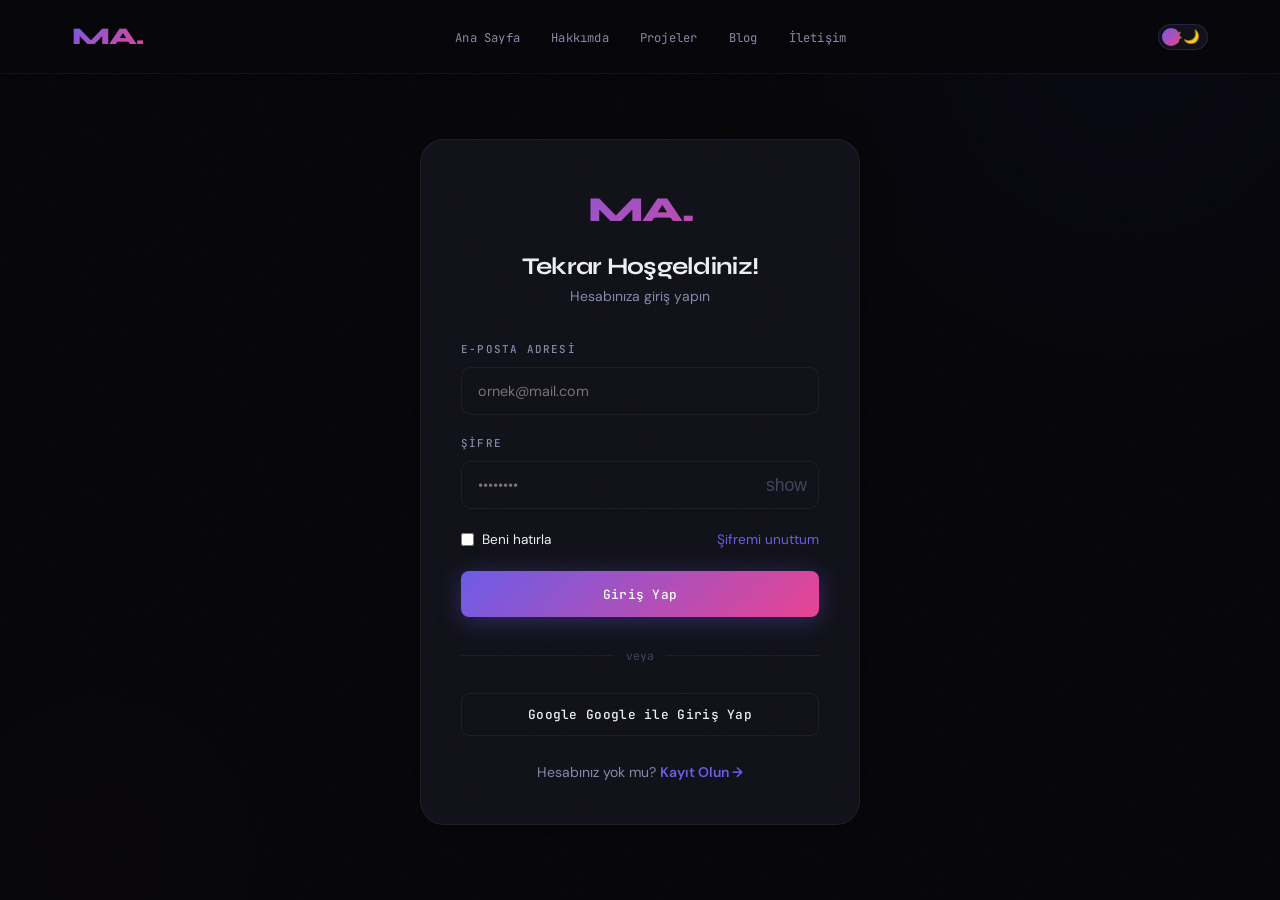
==== admin/admin.php.html @ 3d5df941 "Admin panel eklendi admin/index.html ile Admin Paneli eklendi" ====
<!DOCTYPE html>
<html lang="tr">
<head>
  <meta charset="UTF-8">
  <meta name="viewport" content="width=device-width, initial-scale=1.0">
  <title>Admin Panel – Murat Akıllıca</title>
  <link rel="stylesheet" href="../assets/css/style.css">
  <link rel="stylesheet" href="../assets/css/responsive.css">
</head>
<body>


  <header class="navbar" id="navbar">
    <div class="navbar__inner">
      <a href="../index.html" class="navbar__logo">MA. Admin</a>
      <nav class="navbar__nav">
        <ul>
          <li><a href="../index.html">← Siteye Dön</a></li>
        </ul>
      </nav>
      <div class="navbar__actions">
        <button class="theme-toggle" title="Tema değiştir">
          <span class="icon-sun">☀️</span><span class="icon-moon">🌙</span>
        </button>
        <button onclick="Auth.logout()" class="btn btn-outline" style="padding:0.5rem 1rem;font-size:0.82rem;">Çıkış</button>
      </div>
    </div>
  </header>

  <div class="admin-layout">
    <!-- SIDEBAR -->
    <aside class="admin-sidebar">
      <h4>İçerik</h4>
      <a href="#" class="admin-nav-link active" onclick="showPanel('blog')">Blog Yazıları</a>
      <a href="#" class="admin-nav-link" onclick="showPanel('projects')">Projeler</a>
      <a href="#" class="admin-nav-link" onclick="showPanel('messages')">Mesajlar</a>

      <h4>Kullanıcılar</h4>
      <a href="#" class="admin-nav-link" onclick="showPanel('users')">Kullanıcılar</a>

      <h4>Sistem</h4>
      <a href="../index.html" class="admin-nav-link">Siteyi Gör</a>
    </aside>

    <!-- İÇERİK -->
    <main class="admin-content">

      <!-- BLOG PANELİ -->
      <div id="panel-blog">
        <div style="display:flex;justify-content:space-between;align-items:center;margin-bottom:2rem;">
          <div>
            <h1 style="font-size:1.6rem;margin-bottom:0.25rem;">Blog Yazıları</h1>
            <p style="color:var(--text-secondary);font-size:0.875rem;">Tüm blog yazılarını yönetin.</p>
          </div>
          <button class="btn btn-primary" onclick="openModal('modal-new-post')">+ Yeni Yazı</button>
        </div>

        <div class="card">
          <table class="admin-table">
            <thead>
              <tr>
                <th>#</th>
                <th>Başlık</th>
                <th>Kategori</th>
                <th>Tarih</th>
                <th>Durum</th>
                <th>İşlemler</th>
              </tr>
            </thead>
            <tbody id="blogTableBody">
              <tr>
                <td>1</td>
                <td>Swift ile İlk iOS Uygulamamı Yaparken Öğrendiklerim</td>
                <td><span class="blog-card__category">Swift</span></td>
                <td><span style="font-family:'Space Mono',monospace;font-size:0.8rem;">Ocak 2026</span></td>
                <td><span class="badge badge-success">Yayında</span></td>
                <td>
                  <button class="btn btn-ghost" style="padding:0.3rem 0.7rem;font-size:0.8rem;">Düzenle</button>
                  <button class="btn btn-ghost" style="padding:0.3rem 0.7rem;font-size:0.8rem;color:var(--accent-2);">Sil</button>
                </td>
              </tr>
              <tr>
                <td>2</td>
                <td>Firebase vs SQLite: Mobil Uygulamalarda Doğru Seçim</td>
                <td><span class="blog-card__category">Veritabanı</span></td>
                <td><span style="font-family:'Space Mono',monospace;font-size:0.8rem;">Aralık 2025</span></td>
                <td><span class="badge badge-success">Yayında</span></td>
                <td>
                  <button class="btn btn-ghost" style="padding:0.3rem 0.7rem;font-size:0.8rem;">Düzenle</button>
                  <button class="btn btn-ghost" style="padding:0.3rem 0.7rem;font-size:0.8rem;color:var(--accent-2);">Sil</button>
                </td>
              </tr>
              <tr>
                <td>3</td>
                <td>Kotlin ile Android Geliştirmeye Başlamak</td>
                <td><span class="blog-card__category">Kotlin</span></td>
                <td><span style="font-family:'Space Mono',monospace;font-size:0.8rem;">Kasım 2025</span></td>
                <td><span class="badge badge-warning">Taslak</span></td>
                <td>
                  <button class="btn btn-ghost" style="padding:0.3rem 0.7rem;font-size:0.8rem;">Düzenle</button>
                  <button class="btn btn-ghost" style="padding:0.3rem 0.7rem;font-size:0.8rem;color:var(--accent-2);">Sil</button>
                </td>
              </tr>
            </tbody>
          </table>
        </div>
      </div>

      <!-- PROJELER PANELİ -->
      <div id="panel-projects" style="display:none;">
        <div style="display:flex;justify-content:space-between;align-items:center;margin-bottom:2rem;">
          <h1 style="font-size:1.6rem;">Projeler</h1>
          <button class="btn btn-primary">+ Yeni Proje</button>
        </div>
        <div class="card">
          <table class="admin-table">
            <thead>
              <tr><th>#</th><th>Proje Adı</th><th>Teknolojiler</th><th>Durum</th><th>İşlemler</th></tr>
            </thead>
            <tbody>
              <tr>
                <td>1</td>
                <td>Görev Yöneticisi</td>
                <td><span class="tag" style="font-size:0.7rem;">Swift, SQLite</span></td>
                <td><span class="badge badge-success">Tamamlandı</span></td>
                <td><button class="btn btn-ghost" style="padding:0.3rem 0.7rem;font-size:0.8rem;">Düzenle</button></td>
              </tr>
              <tr>
                <td>2</td>
                <td>Chat Uygulaması</td>
                <td><span class="tag" style="font-size:0.7rem;">Kotlin, Firebase</span></td>
                <td><span class="badge badge-warning">Devam Ediyor</span></td>
                <td><button class="btn btn-ghost" style="padding:0.3rem 0.7rem;font-size:0.8rem;">Düzenle</button></td>
              </tr>
            </tbody>
          </table>
        </div>
      </div>

      <!-- MESAJLAR PANELİ -->
      <div id="panel-messages" style="display:none;">
        <h1 style="font-size:1.6rem;margin-bottom:2rem;">Gelen Mesajlar</h1>
        <div class="card">
          <table class="admin-table">
            <thead>
              <tr><th>#</th><th>Gönderen</th><th>E-posta</th><th>Konu</th><th>Tarih</th><th>Durum</th></tr>
            </thead>
            <tbody>
              <tr>
                <td>1</td>
                <td>Ahmet Yılmaz</td>
                <td><a href="/cdn-cgi/l/email-protection" class="__cf_email__" data-cfemail="99f8f1f4fcedd9f4f8f0f5b7faf6f4">[email&#160;protected]</a></td>
                <td>İşbirliği Teklifi</td>
                <td style="font-family:'Space Mono',monospace;font-size:0.8rem;">08.03.2026</td>
                <td><span class="badge badge-info">Yeni</span></td>
              </tr>
            </tbody>
          </table>
          <p style="text-align:center;color:var(--text-muted);padding:2rem;font-size:0.875rem;">
            Gerçek mesajlar MySQL veritabanından yüklenecektir.
          </p>
        </div>
      </div>

      <!-- KULLANICILAR PANELİ -->
      <div id="panel-users" style="display:none;">
        <h1 style="font-size:1.6rem;margin-bottom:2rem;">Kullanıcılar</h1>
        <div class="card">
          <table class="admin-table">
            <thead>
              <tr><th>#</th><th>Ad Soyad</th><th>E-posta</th><th>Rol</th><th>Kayıt Tarihi</th></tr>
            </thead>
            <tbody>
              <tr>
                <td>1</td>
                <td>Murat Akıllıca</td>
                <td><a href="/cdn-cgi/l/email-protection" class="__cf_email__" data-cfemail="2c41595e4d584d47454040454f4d6c4b414d4540024f4341">[email&#160;protected]</a></td>
                <td><span class="badge badge-accent">Admin</span></td>
                <td style="font-family:'Space Mono',monospace;font-size:0.8rem;">01.01.2026</td>
              </tr>
            </tbody>
          </table>
          <p style="text-align:center;color:var(--text-muted);padding:2rem;font-size:0.875rem;">
            Gerçek kullanıcılar MySQL veritabanından yüklenecektir.
          </p>
        </div>
      </div>

    </main>
  </div>

  <!-- YENİ YAZI MODAL -->
  <div class="modal-overlay" id="modal-new-post">
    <div class="modal" style="max-width:600px;">
      <div class="modal-header">
        <h3>Yeni Blog Yazısı</h3>
        <button class="modal-close">×</button>
      </div>
      <div class="form-group">
        <label class="form-label">Başlık</label>
        <input type="text" class="form-input" placeholder="Yazı başlığı...">
      </div>
      <div class="form-group">
        <label class="form-label">Kategori</label>
        <select class="form-select">
          <option>Swift</option>
          <option>Kotlin</option>
          <option>Firebase</option>
          <option>Veritabanı</option>
          <option>Genel</option>
        </select>
      </div>
      <div class="form-group">
        <label class="form-label">Özet</label>
        <textarea class="form-textarea" placeholder="Kısa özet..." rows="3"></textarea>
      </div>
      <div class="form-group">
        <label class="form-label">İçerik</label>
        <textarea class="form-textarea" placeholder="Blog yazısı içeriği..." rows="8"></textarea>
      </div>
      <div style="display:flex;gap:0.75rem;">
        <button class="btn btn-primary" onclick="showNotification('Yazı kaydedildi! (Demo – PHP backend bağlayınız)','success');closeModal('modal-new-post')">
          Kaydet & Yayınla 
        </button>
        <button onclick="closeModal('modal-new-post')" class="btn btn-ghost">İptal</button>
      </div>
    </div>
  </div>

  <div class="notification"></div>
  <script data-cfasync="false" src="/cdn-cgi/scripts/5c5dd728/cloudflare-static/email-decode.min.js"></script><script src="../assets/js/main.js"></script>
  <script>
    // Admin kontrolü
    const user = Auth.getUser();
    if (!user) {
      showNotification('Admin paneline erişmek için giriş yapmanız gerekiyor.', 'error');
      setTimeout(() => window.location.href = '../pages/login.html', 1500);
    }

    function showPanel(name) {
      ['blog', 'projects', 'messages', 'users'].forEach(p => {
        document.getElementById('panel-' + p).style.display = p === name ? '' : 'none';
      });
      document.querySelectorAll('.admin-nav-link').forEach(l => l.classList.remove('active'));
      event.target.classList.add('active');
    }
  </script>
</body>
</html>
---- assets/css/style.css ----
/* ===== GOOGLE FONTS ===== */
@import url('https://fonts.googleapis.com/css2?family=Syne:wght@400;600;700;800&family=DM+Sans:ital,opsz,wght@0,9..40,300;0,9..40,400;0,9..40,500;1,9..40,300&family=JetBrains+Mono:wght@300;400;500&display=swap');

/* ===== CSS VARIABLES ===== */
:root {
  --bg-primary: #06060a;
  --bg-secondary: #0d0d14;
  --bg-card: #111119;
  --bg-card-hover: #171724;
  --text-primary: #eeeef5;
  --text-secondary: #8888a8;
  --text-muted: #44445a;
  --accent: #6c5ce7;
  --accent-rgb: 108, 92, 231;
  --accent-2: #e84393;
  --accent-3: #00cec9;
  --border: rgba(108, 92, 231, 0.22);
  --border-subtle: rgba(255, 255, 255, 0.055);
  --shadow: 0 12px 48px rgba(108, 92, 231, 0.18);
  --shadow-card: 0 4px 32px rgba(0, 0, 0, 0.5);
  --gradient: linear-gradient(135deg, #6c5ce7 0%, #e84393 100%);
  --gradient-2: linear-gradient(135deg, #6c5ce7 0%, #00cec9 100%);
  --gradient-soft: linear-gradient(135deg, rgba(108, 92, 231, 0.1), rgba(232, 67, 147, 0.05));
  --nav-bg: rgba(6, 6, 10, 0.88);
  --font-display: 'Syne', sans-serif;
  --font-body: 'DM Sans', sans-serif;
  --font-mono: 'JetBrains Mono', monospace;
  --ease-expo: cubic-bezier(0.16, 1, 0.3, 1);
  --ease-spring: cubic-bezier(0.34, 1.56, 0.64, 1);
}

[data-theme="light"] {
  --bg-primary: #f8f8fc;
  --bg-secondary: #f0f0f8;
  --bg-card: #ffffff;
  --bg-card-hover: #f4f4fc;
  --text-primary: #08081a;
  --text-secondary: #404060;
  --text-muted: #9090b0;
  --accent: #4e3dd0;
  --accent-rgb: 78, 61, 208;
  --accent-2: #c4006e;
  --accent-3: #007070;
  --border: rgba(78, 61, 208, 0.18);
  --border-subtle: rgba(0, 0, 0, 0.065);
  --shadow: 0 12px 48px rgba(78, 61, 208, 0.12);
  --shadow-card: 0 4px 32px rgba(0, 0, 0, 0.07);
  --gradient-soft: linear-gradient(135deg, rgba(78, 61, 208, 0.07), rgba(196, 0, 110, 0.04));
  --nav-bg: rgba(248, 248, 252, 0.9);
}

/* ===== RESET ===== */
*,
*::before,
*::after {
  box-sizing: border-box;
  margin: 0;
  padding: 0;
}

html {
  scroll-behavior: smooth;
  font-size: 16px;
}

body {
  font-family: var(--font-body);
  background: var(--bg-primary);
  color: var(--text-primary);
  line-height: 1.72;
  overflow-x: hidden;
  transition: background 0.35s ease, color 0.35s ease;
  animation: pageReveal 0.5s ease forwards;
}

@keyframes pageReveal {
  from {
    opacity: 0;
    transform: translateY(6px);
  }

  to {
    opacity: 1;
    transform: translateY(0);
  }
}

/* Noise overlay */
body::after {
  content: '';
  position: fixed;
  inset: 0;
  pointer-events: none;
  z-index: 9998;
  opacity: 0.02;
  background-image: url("data:image/svg+xml,%3Csvg viewBox='0 0 200 200' xmlns='http://www.w3.org/2000/svg'%3E%3Cfilter id='n'%3E%3CfeTurbulence type='fractalNoise' baseFrequency='0.85' numOctaves='4' stitchTiles='stitch'/%3E%3C/filter%3E%3Crect width='100%25' height='100%25' filter='url(%23n)'/%3E%3C/svg%3E");
  background-size: 180px;
}

/* ===== CURSOR ===== */
a,
button,
.btn,
[role="button"] {
  cursor: pointer;
}

.cursor-dot,
.cursor-ring {
  display: none;
}

/* ===== SCROLLBAR ===== */
::-webkit-scrollbar {
  width: 4px;
}

::-webkit-scrollbar-track {
  background: transparent;
}

::-webkit-scrollbar-thumb {
  background: linear-gradient(to bottom, var(--accent), var(--accent-2));
  border-radius: 2px;
}

/* ===== TYPOGRAPHY ===== */
h1,
h2,
h3,
h4 {
  font-family: var(--font-display);
  line-height: 1.15;
  font-weight: 800;
  letter-spacing: -0.03em;
}

a {
  text-decoration: none;
  color: inherit;
}

img {
  max-width: 100%;
  display: block;
}

ul {
  list-style: none;
}

/* ===== LAYOUT ===== */
.container {
  max-width: 1200px;
  margin: 0 auto;
  padding: 0 2rem;
}

.section {
  padding: 5.5rem 0;
}

/* ===== NAVBAR ===== */
.navbar {
  position: fixed;
  top: 0;
  left: 0;
  right: 0;
  z-index: 1000;
  background: var(--nav-bg);
  backdrop-filter: blur(24px) saturate(1.4);
  -webkit-backdrop-filter: blur(24px) saturate(1.4);
  border-bottom: 1px solid var(--border-subtle);
  transition: all 0.4s var(--ease-expo);
}

.navbar.scrolled {
  box-shadow: 0 8px 48px rgba(0, 0, 0, 0.3);
  border-bottom-color: var(--border);
}

.navbar__inner {
  display: flex;
  align-items: center;
  justify-content: space-between;
  padding: 1rem 2rem;
  max-width: 1200px;
  margin: 0 auto;
}

.navbar__logo {
  font-family: var(--font-display);
  font-weight: 800;
  font-size: 1.5rem;
  letter-spacing: -0.05em;
  background: var(--gradient);
  -webkit-background-clip: text;
  -webkit-text-fill-color: transparent;
  background-clip: text;
}

.navbar__nav ul {
  display: flex;
  gap: 0.15rem;
  align-items: center;
}

.navbar__nav a {
  font-family: var(--font-mono);
  font-size: 0.76rem;
  color: var(--text-secondary);
  transition: color 0.2s;
  padding: 0.45rem 0.9rem;
  border-radius: 6px;
  position: relative;
  letter-spacing: 0.2px;
}

.navbar__nav a::before {
  content: '';
  position: absolute;
  inset: 0;
  background: var(--gradient-soft);
  border-radius: 6px;
  opacity: 0;
  transition: opacity 0.25s;
}

.navbar__nav a:hover,
.navbar__nav a.active {
  color: var(--text-primary);
}

.navbar__nav a:hover::before,
.navbar__nav a.active::before {
  opacity: 1;
}

.navbar__actions {
  display: flex;
  align-items: center;
  gap: 0.75rem;
}

/* Theme toggle */
.theme-toggle {
  width: 50px;
  height: 26px;
  background: var(--bg-card);
  border: 1px solid var(--border);
  border-radius: 50px;
  cursor: pointer;
  position: relative;
  transition: border-color 0.3s;
}

.theme-toggle::after {
  content: '';
  position: absolute;
  top: 3px;
  left: 3px;
  width: 18px;
  height: 18px;
  background: var(--gradient);
  border-radius: 50%;
  transition: transform 0.4s var(--ease-spring);
}

[data-theme="light"] .theme-toggle::after {
  transform: translateX(24px);
}

.theme-toggle:hover {
  border-color: var(--accent);
}

/* Hamburger */
.navbar__hamburger {
  display: none;
  flex-direction: column;
  gap: 5px;
  cursor: pointer;
  padding: 4px;
}

.navbar__hamburger span {
  display: block;
  width: 22px;
  height: 2px;
  background: var(--text-primary);
  border-radius: 2px;
  transition: all 0.35s var(--ease-spring);
}

/* ===== BUTTONS ===== */
.btn {
  display: inline-flex;
  align-items: center;
  gap: 0.5rem;
  padding: 0.75rem 1.75rem;
  border-radius: 8px;
  font-family: var(--font-mono);
  font-weight: 500;
  font-size: 0.8rem;
  cursor: pointer;
  transition: all 0.3s var(--ease-spring);
  border: none;
  text-decoration: none;
  position: relative;
  overflow: hidden;
  letter-spacing: 0.3px;
}

.btn-primary {
  background: var(--gradient);
  color: #fff;
  box-shadow: 0 4px 24px rgba(var(--accent-rgb), 0.35);
}

.btn-primary:hover {
  transform: translateY(-2px);
  box-shadow: 0 8px 36px rgba(var(--accent-rgb), 0.5);
}

.btn-primary:active {
  transform: translateY(0);
}

.btn-outline {
  background: transparent;
  color: var(--accent);
  border: 1.5px solid var(--border);
}

.btn-outline:hover {
  background: var(--gradient-soft);
  border-color: var(--accent);
  transform: translateY(-2px);
}

.btn-ghost {
  background: var(--bg-card);
  color: var(--text-primary);
  border: 1px solid var(--border-subtle);
}

.btn-ghost:hover {
  background: var(--bg-card-hover);
  border-color: var(--border);
  transform: translateY(-1px);
}

/* ===== HERO ===== */
.hero {
  min-height: 100vh;
  display: flex;
  align-items: center;
  position: relative;
  overflow: hidden;
  padding-top: 80px;
}

.hero__bg {
  position: absolute;
  inset: 0;
  z-index: 0;
}

/* Animated grid */
.hero__grid {
  position: absolute;
  inset: 0;
  background-image:
    linear-gradient(var(--border-subtle) 1px, transparent 1px),
    linear-gradient(90deg, var(--border-subtle) 1px, transparent 1px);
  background-size: 64px 64px;
  animation: gridScroll 24s linear infinite;
  opacity: 0.6;
  -webkit-mask-image: radial-gradient(ellipse 80% 60% at 50% 0%, black, transparent);
  mask-image: radial-gradient(ellipse 80% 60% at 50% 0%, black, transparent);
}

@keyframes gridScroll {
  0% {
    transform: translateY(0);
  }

  100% {
    transform: translateY(64px);
  }
}

/* Orbs */
.hero__orb {
  position: absolute;
  border-radius: 50%;
  filter: blur(100px);
  will-change: transform;
}

.hero__orb--1 {
  width: 700px;
  height: 700px;
  background: radial-gradient(circle, rgba(108, 92, 231, 0.38), transparent 70%);
  top: -300px;
  right: -200px;
  animation: orbFloat1 14s ease-in-out infinite;
}

.hero__orb--2 {
  width: 500px;
  height: 500px;
  background: radial-gradient(circle, rgba(232, 67, 147, 0.28), transparent 70%);
  bottom: -200px;
  left: -150px;
  animation: orbFloat2 17s ease-in-out infinite;
}

.hero__orb--3 {
  width: 320px;
  height: 320px;
  background: radial-gradient(circle, rgba(0, 206, 201, 0.18), transparent 70%);
  top: 50%;
  left: 30%;
  animation: orbFloat3 20s ease-in-out infinite;
}

@keyframes orbFloat1 {

  0%,
  100% {
    transform: translate(0, 0) scale(1);
  }

  33% {
    transform: translate(-40px, 25px) scale(1.05);
  }

  66% {
    transform: translate(20px, -40px) scale(0.96);
  }
}

@keyframes orbFloat2 {

  0%,
  100% {
    transform: translate(0, 0) scale(1);
  }

  40% {
    transform: translate(45px, -25px) scale(1.07);
  }

  70% {
    transform: translate(-20px, 15px) scale(0.95);
  }
}

@keyframes orbFloat3 {

  0%,
  100% {
    transform: translate(0, 0);
  }

  50% {
    transform: translate(-50px, -35px);
  }
}

/* Spotlight */
.hero__spotlight {
  position: absolute;
  inset: 0;
  background: radial-gradient(500px circle at var(--mx, 50%) var(--my, 40%),
      rgba(108, 92, 231, 0.07), transparent 40%);
  pointer-events: none;
  z-index: 1;
}

.hero__content {
  position: relative;
  z-index: 2;
  max-width: 1200px;
  margin: 0 auto;
  padding: 0 2rem;
  display: grid;
  grid-template-columns: 1fr 1fr;
  gap: 5rem;
  align-items: center;
}

.hero__label {
  font-family: var(--font-mono);
  font-size: 0.72rem;
  color: var(--accent);
  letter-spacing: 3px;
  text-transform: uppercase;
  margin-bottom: 1.25rem;
  opacity: 0;
  animation: heroSlideUp 0.7s var(--ease-expo) forwards 0.15s;
  display: inline-flex;
  align-items: center;
  gap: 0.65rem;
}

.hero__label::before {
  content: '';
  display: inline-block;
  width: 24px;
  height: 1px;
  background: var(--gradient);
  flex-shrink: 0;
}

.hero__title {
  font-size: clamp(2.8rem, 5.5vw, 4.8rem);
  font-weight: 800;
  line-height: 1.05;
  letter-spacing: -0.04em;
  margin-bottom: 1.5rem;
  opacity: 0;
  animation: heroSlideUp 0.7s var(--ease-expo) forwards 0.3s;
}

.hero__title .gradient-text {
  background: var(--gradient);
  -webkit-background-clip: text;
  -webkit-text-fill-color: transparent;
  background-clip: text;
}

.hero__desc {
  color: var(--text-secondary);
  font-size: 1.05rem;
  line-height: 1.82;
  margin-bottom: 2rem;
  max-width: 460px;
  opacity: 0;
  animation: heroSlideUp 0.7s var(--ease-expo) forwards 0.45s;
}

.hero__actions {
  display: flex;
  gap: 0.875rem;
  flex-wrap: wrap;
  opacity: 0;
  animation: heroSlideUp 0.7s var(--ease-expo) forwards 0.6s;
}

.hero__stack {
  display: flex;
  flex-wrap: wrap;
  gap: 0.5rem;
  margin-top: 2.5rem;
  opacity: 0;
  animation: heroSlideUp 0.7s var(--ease-expo) forwards 0.75s;
}

.stack-tag {
  font-family: var(--font-mono);
  font-size: 0.7rem;
  padding: 0.3rem 0.8rem;
  background: var(--bg-card);
  border: 1px solid var(--border-subtle);
  border-radius: 4px;
  color: var(--text-secondary);
  transition: all 0.25s ease;
  letter-spacing: 0.4px;
}

.stack-tag:hover {
  color: var(--accent);
  border-color: var(--border);
  transform: translateY(-2px);
}

@keyframes heroSlideUp {
  from {
    opacity: 0;
    transform: translateY(22px);
  }

  to {
    opacity: 1;
    transform: translateY(0);
  }
}

/* Stats row */
.stats-row {
  display: flex;
  gap: 2.5rem;
  padding: 2rem 0;
  border-top: 1px solid var(--border-subtle);
  margin-top: 2rem;
  opacity: 0;
  animation: heroSlideUp 0.7s var(--ease-expo) forwards 0.9s;
}

.stat-item .num {
  font-family: var(--font-display);
  font-size: 2rem;
  font-weight: 800;
  letter-spacing: -0.04em;
  background: var(--gradient);
  -webkit-background-clip: text;
  -webkit-text-fill-color: transparent;
  background-clip: text;
  line-height: 1;
}

.stat-item .lbl {
  font-size: 0.68rem;
  color: var(--text-muted);
  font-family: var(--font-mono);
  letter-spacing: 1px;
  margin-top: 0.25rem;
}

/* Code window */
.hero__visual {
  opacity: 0;
  animation: heroSlideRight 0.9s var(--ease-expo) forwards 0.3s;
  display: flex;
  align-items: center;
  justify-content: center;
  position: relative;
}

@keyframes heroSlideRight {
  from {
    opacity: 0;
    transform: translateX(32px);
  }

  to {
    opacity: 1;
    transform: translateX(0);
  }
}

.code-window {
  width: 100%;
  max-width: 460px;
  background: var(--bg-card);
  border: 1px solid var(--border-subtle);
  border-radius: 14px;
  overflow: hidden;
  box-shadow: var(--shadow-card), 0 0 80px rgba(108, 92, 231, 0.06);
  position: relative;
}

.code-window::before {
  content: '';
  position: absolute;
  top: 0;
  left: 0;
  right: 0;
  height: 2px;
  background: var(--gradient);
}

.code-window__bar {
  display: flex;
  align-items: center;
  gap: 0.5rem;
  padding: 0.875rem 1.25rem;
  background: var(--bg-secondary);
  border-bottom: 1px solid var(--border-subtle);
}

.code-dots {
  display: flex;
  gap: 6px;
}

.code-dot {
  width: 10px;
  height: 10px;
  border-radius: 50%;
}

.code-dot:nth-child(1) {
  background: #ff5f57;
}

.code-dot:nth-child(2) {
  background: #febc2e;
}

.code-dot:nth-child(3) {
  background: #28c840;
}

.code-window__filename {
  font-family: var(--font-mono);
  font-size: 0.72rem;
  color: var(--text-muted);
  margin-left: auto;
}

.code-window__body {
  padding: 1.5rem;
  font-family: var(--font-mono);
  font-size: 0.78rem;
  line-height: 1.9;
}

.code-line {
  display: flex;
  gap: 1.25rem;
  opacity: 0;
  animation: codeLineIn 0.4s ease forwards;
}

.code-line:nth-child(1) {
  animation-delay: 0.9s;
}

.code-line:nth-child(2) {
  animation-delay: 1.1s;
}

.code-line:nth-child(3) {
  animation-delay: 1.3s;
}

.code-line:nth-child(4) {
  animation-delay: 1.5s;
}

.code-line:nth-child(5) {
  animation-delay: 1.7s;
}

.code-line:nth-child(6) {
  animation-delay: 1.9s;
}

.code-line:nth-child(7) {
  animation-delay: 2.1s;
}

.code-line:nth-child(8) {
  animation-delay: 2.3s;
}

.code-line:nth-child(9) {
  animation-delay: 2.5s;
}

.code-line:nth-child(10) {
  animation-delay: 2.7s;
}

@keyframes codeLineIn {
  from {
    opacity: 0;
    transform: translateX(-8px);
  }

  to {
    opacity: 1;
    transform: translateX(0);
  }
}

.ln {
  color: var(--text-muted);
  user-select: none;
  min-width: 1.5rem;
  text-align: right;
}

.kw {
  color: #c792ea;
}

.cl {
  color: #ffcb6b;
}

.st {
  color: #c3e88d;
}

.pr {
  color: #80cbc4;
}

.cm {
  color: var(--text-muted);
  font-style: italic;
}

.fn {
  color: #82aaff;
}

.sy {
  color: var(--text-secondary);
}

.code-cursor {
  display: inline-block;
  width: 2px;
  height: 1em;
  background: var(--accent);
  margin-left: 2px;
  animation: blink 1s step-end infinite;
  vertical-align: text-bottom;
}

@keyframes blink {

  0%,
  100% {
    opacity: 1
  }

  50% {
    opacity: 0
  }
}

/* Floating badges */
.stat-badge {
  position: absolute;
  background: var(--bg-card);
  border: 1px solid var(--border);
  border-radius: 12px;
  padding: 0.7rem 1rem;
  font-family: var(--font-mono);
  font-size: 0.72rem;
  box-shadow: var(--shadow-card);
  white-space: nowrap;
}

.stat-badge__num {
  font-family: var(--font-display);
  font-size: 1.3rem;
  font-weight: 800;
  background: var(--gradient);
  -webkit-background-clip: text;
  -webkit-text-fill-color: transparent;
  background-clip: text;
  display: block;
  line-height: 1;
  margin-bottom: 2px;
}

.stat-badge__lbl {
  color: var(--text-muted);
  font-size: 0.68rem;
}

.stat-badge--1 {
  top: -18px;
  left: -24px;
  animation: badgeFloat 7s ease-in-out infinite;
}

.stat-badge--2 {
  bottom: -14px;
  right: -20px;
  animation: badgeFloat 8s ease-in-out infinite reverse;
  animation-delay: 2s;
}

@keyframes badgeFloat {

  0%,
  100% {
    transform: translateY(0) rotate(-1deg);
  }

  50% {
    transform: translateY(-10px) rotate(1deg);
  }
}

/* ===== SECTION HEADERS ===== */
.section-header {
  text-align: center;
  margin-bottom: 4rem;
}

.section-label {
  font-family: var(--font-mono);
  font-size: 0.7rem;
  letter-spacing: 4px;
  text-transform: uppercase;
  color: var(--accent);
  margin-bottom: 0.875rem;
  display: block;
}

.section-title {
  font-size: clamp(1.9rem, 3.5vw, 2.9rem);
  font-weight: 800;
  letter-spacing: -0.03em;
  margin-bottom: 1rem;
  line-height: 1.1;
}

.section-title .accent {
  background: var(--gradient);
  -webkit-background-clip: text;
  -webkit-text-fill-color: transparent;
  background-clip: text;
}

.section-desc {
  color: var(--text-secondary);
  max-width: 460px;
  margin: 0 auto;
  font-size: 1rem;
}

/* ===== SKILL CARDS ===== */
.skills-grid {
  display: grid;
  grid-template-columns: repeat(auto-fit, minmax(280px, 1fr));
  gap: 1.5rem;
}

.skill-card {
  background: var(--bg-card);
  border: 1px solid var(--border-subtle);
  border-radius: 16px;
  padding: 1.75rem;
  transition: transform 0.35s var(--ease-spring), border-color 0.3s, box-shadow 0.35s;
  position: relative;
  overflow: hidden;
}

.skill-card::before {
  content: '';
  position: absolute;
  top: 0;
  left: 0;
  right: 0;
  height: 1px;
  background: var(--gradient);
  transform: scaleX(0);
  transform-origin: left;
  transition: transform 0.45s var(--ease-expo);
}

.skill-card::after {
  content: '';
  position: absolute;
  inset: 0;
  background: var(--gradient-soft);
  opacity: 0;
  transition: opacity 0.35s;
  border-radius: inherit;
}

.skill-card:hover {
  transform: translateY(-6px);
  border-color: var(--border);
  box-shadow: var(--shadow);
}

.skill-card:hover::before {
  transform: scaleX(1);
}

.skill-card:hover::after {
  opacity: 1;
}

.skill-card>* {
  position: relative;
  z-index: 1;
}

.skill-icon {
  width: 46px;
  height: 46px;
  background: var(--gradient-soft);
  border-radius: 12px;
  border: 1px solid var(--border);
  margin-bottom: 1.1rem;
  display: flex;
  align-items: center;
  justify-content: center;
}

.skill-icon svg {
  width: 20px;
  height: 20px;
}

.skill-name {
  font-size: 1.05rem;
  font-weight: 700;
  margin-bottom: 0.4rem;
  letter-spacing: -0.02em;
}

.skill-desc {
  font-size: 0.84rem;
  color: var(--text-secondary);
  margin-bottom: 1.1rem;
}

.skill-bar-wrap {
  height: 4px;
  background: var(--bg-secondary);
  border-radius: 2px;
  overflow: hidden;
}

.skill-bar {
  height: 100%;
  background: var(--gradient);
  border-radius: 2px;
  width: 0;
  transition: width 1.6s cubic-bezier(0.4, 0, 0.2, 1);
}

/* ===== PROJECTS ===== */
.projects-grid {
  display: grid;
  grid-template-columns: repeat(auto-fit, minmax(340px, 1fr));
  gap: 1.75rem;
}

.project-card {
  background: var(--bg-card);
  border: 1px solid var(--border-subtle);
  border-radius: 20px;
  overflow: hidden;
  transition: transform 0.35s var(--ease-spring), border-color 0.3s, box-shadow 0.35s;
}

.project-card:hover {
  transform: translateY(-8px);
  box-shadow: var(--shadow);
  border-color: var(--border);
}

.project-card__thumb {
  width: 100%;
  height: 180px;
  background: var(--bg-secondary);
  position: relative;
  overflow: hidden;
  display: flex;
  align-items: center;
  justify-content: center;
}

.project-card__thumb::after {
  content: '';
  position: absolute;
  inset: 0;
  background: var(--gradient-soft);
}

.project-thumb-inner {
  position: relative;
  z-index: 1;
  width: 85%;
  display: flex;
  flex-direction: column;
  gap: 7px;
  padding: 1rem;
  background: rgba(0, 0, 0, 0.28);
  border-radius: 8px;
  border: 1px solid var(--border-subtle);
}

.project-thumb-line {
  height: 7px;
  background: var(--border-subtle);
  border-radius: 4px;
}

.project-thumb-line:nth-child(1) {
  width: 65%;
  background: rgba(var(--accent-rgb), 0.38);
}

.project-thumb-line:nth-child(2) {
  width: 40%;
}

.project-thumb-line:nth-child(3) {
  width: 80%;
}

.project-thumb-line:nth-child(4) {
  width: 52%;
  background: rgba(0, 206, 201, 0.28);
}

.project-thumb-line:nth-child(5) {
  width: 32%;
}

.project-card__body {
  padding: 1.5rem;
}

.project-card__tags {
  display: flex;
  flex-wrap: wrap;
  gap: 0.35rem;
  margin-bottom: 0.875rem;
}

.project-card__tag {
  font-size: 0.68rem;
  font-family: var(--font-mono);
  padding: 0.2rem 0.58rem;
  background: var(--bg-secondary);
  border-radius: 4px;
  color: var(--accent);
  border: 1px solid var(--border);
}

.project-card__title {
  font-size: 1.1rem;
  font-weight: 700;
  margin-bottom: 0.45rem;
  letter-spacing: -0.02em;
}

.project-card__desc {
  font-size: 0.855rem;
  color: var(--text-secondary);
  margin-bottom: 1.2rem;
  line-height: 1.65;
}

.project-card__links {
  display: flex;
  gap: 0.65rem;
}

/* ===== BLOG ===== */
.blog-grid {
  display: grid;
  grid-template-columns: repeat(auto-fit, minmax(300px, 1fr));
  gap: 1.75rem;
}

.blog-card {
  background: var(--bg-card);
  border: 1px solid var(--border-subtle);
  border-radius: 16px;
  padding: 1.75rem;
  transition: transform 0.35s var(--ease-spring), border-color 0.3s, box-shadow 0.35s;
  position: relative;
  overflow: hidden;
}

.blog-card::before {
  content: '';
  position: absolute;
  bottom: 0;
  left: 0;
  width: 100%;
  height: 2px;
  background: var(--gradient);
  transform: scaleX(0);
  transform-origin: left;
  transition: transform 0.4s var(--ease-expo);
}

.blog-card:hover {
  transform: translateY(-5px);
  border-color: var(--border);
  box-shadow: var(--shadow);
}

.blog-card:hover::before {
  transform: scaleX(1);
}

.blog-card__date {
  font-family: var(--font-mono);
  font-size: 0.7rem;
  color: var(--text-muted);
  margin-bottom: 0.75rem;
}

.blog-card__title {
  font-size: 1.1rem;
  font-weight: 700;
  margin-bottom: 0.7rem;
  line-height: 1.4;
  letter-spacing: -0.02em;
}

.blog-card__excerpt {
  font-size: 0.855rem;
  color: var(--text-secondary);
  margin-bottom: 1rem;
  line-height: 1.65;
}

.blog-card__category {
  font-size: 0.66rem;
  font-family: var(--font-mono);
  padding: 0.2rem 0.65rem;
  background: var(--gradient-soft);
  border-radius: 4px;
  color: var(--accent);
  border: 1px solid var(--border);
  letter-spacing: 1px;
  text-transform: uppercase;
  display: inline-block;
}

/* ===== CONTACT ===== */
.contact-grid {
  display: grid;
  grid-template-columns: 1fr 1.5fr;
  gap: 4rem;
  align-items: start;
}

.contact-links {
  display: flex;
  flex-direction: column;
  gap: 0.875rem;
}

.contact-link {
  display: flex;
  align-items: center;
  gap: 1rem;
  padding: 1rem 1.1rem;
  background: var(--bg-card);
  border: 1px solid var(--border-subtle);
  border-radius: 12px;
  transition: all 0.3s var(--ease-spring);
  position: relative;
  overflow: hidden;
}

.contact-link::before {
  content: '';
  position: absolute;
  left: 0;
  top: 0;
  bottom: 0;
  width: 2px;
  background: var(--gradient);
  transform: scaleY(0);
  transition: transform 0.35s var(--ease-expo);
}

.contact-link:hover {
  border-color: var(--border);
  transform: translateX(6px);
  box-shadow: -4px 0 20px rgba(var(--accent-rgb), 0.1);
}

.contact-link:hover::before {
  transform: scaleY(1);
}

.contact-link__icon {
  width: 38px;
  height: 38px;
  background: var(--gradient-soft);
  border-radius: 10px;
  border: 1px solid var(--border);
  display: flex;
  align-items: center;
  justify-content: center;
  flex-shrink: 0;
}

.contact-link__icon i {
  font-size: 1rem;
  color: var(--accent);
}

.contact-link__icon svg {
  width: 16px;
  height: 16px;
}

.contact-link__label {
  font-size: 0.68rem;
  color: var(--text-muted);
  font-family: var(--font-mono);
  letter-spacing: 0.5px;
}

.contact-link__value {
  font-weight: 600;
  font-size: 0.875rem;
}

/* ===== FORM ===== */
.form-group {
  margin-bottom: 1.2rem;
}

.form-label {
  display: block;
  font-size: 0.68rem;
  font-weight: 500;
  color: var(--text-secondary);
  margin-bottom: 0.5rem;
  font-family: var(--font-mono);
  letter-spacing: 1.2px;
  text-transform: uppercase;
}

.form-input,
.form-textarea,
.form-select {
  width: 100%;
  padding: 0.875rem 1rem;
  background: var(--bg-card);
  border: 1.5px solid var(--border-subtle);
  border-radius: 10px;
  color: var(--text-primary);
  font-family: var(--font-body);
  font-size: 0.9rem;
  transition: all 0.25s ease;
  outline: none;
}

.form-input:focus,
.form-textarea:focus,
.form-select:focus {
  border-color: var(--accent);
  box-shadow: 0 0 0 3px rgba(var(--accent-rgb), 0.1);
  background: var(--bg-card-hover);
}

.form-textarea {
  resize: vertical;
  min-height: 130px;
}

/* ===== CARD ===== */
.card {
  background: var(--bg-card);
  border: 1px solid var(--border-subtle);
  border-radius: 16px;
  padding: 2rem;
  transition: transform 0.35s var(--ease-spring), box-shadow 0.35s, border-color 0.3s;
}

.card:hover {
  transform: translateY(-4px);
  box-shadow: var(--shadow);
  border-color: var(--border);
}

/* ===== BADGE ===== */
.badge {
  display: inline-flex;
  align-items: center;
  gap: 0.35rem;
  padding: 0.25rem 0.7rem;
  border-radius: 50px;
  font-size: 0.68rem;
  font-weight: 600;
  font-family: var(--font-mono);
  letter-spacing: 0.3px;
}

.badge-success {
  background: rgba(34, 197, 94, 0.12);
  color: #22c55e;
  border: 1px solid rgba(34, 197, 94, 0.25);
}

.badge-info {
  background: rgba(0, 206, 201, 0.12);
  color: var(--accent-3);
  border: 1px solid rgba(0, 206, 201, 0.25);
}

.badge-warning {
  background: rgba(250, 204, 21, 0.12);
  color: #facc15;
  border: 1px solid rgba(250, 204, 21, 0.25);
}

.badge-accent {
  background: rgba(var(--accent-rgb), 0.12);
  color: var(--accent);
  border: 1px solid var(--border);
}

/* ===== FOOTER ===== */
.footer {
  background: var(--bg-secondary);
  border-top: 1px solid var(--border-subtle);
  padding: 3.5rem 0 2rem;
}

.footer__grid {
  display: grid;
  grid-template-columns: 1.5fr 1fr 1fr;
  gap: 3.5rem;
  margin-bottom: 3rem;
}

.footer__brand h3 {
  font-family: var(--font-display);
  font-size: 1.4rem;
  font-weight: 800;
  letter-spacing: -0.04em;
  background: var(--gradient);
  -webkit-background-clip: text;
  -webkit-text-fill-color: transparent;
  background-clip: text;
  margin-bottom: 0.75rem;
}

.footer__brand p {
  font-size: 0.875rem;
  color: var(--text-secondary);
  line-height: 1.7;
}

.footer__col h4 {
  font-family: var(--font-mono);
  font-size: 0.65rem;
  font-weight: 500;
  color: var(--text-primary);
  margin-bottom: 1.1rem;
  text-transform: uppercase;
  letter-spacing: 2.5px;
}

.footer__col ul {
  display: flex;
  flex-direction: column;
  gap: 0.6rem;
}

.footer__col ul li a {
  font-size: 0.875rem;
  color: var(--text-secondary);
  transition: color 0.2s;
}

.footer__col ul li a:hover {
  color: var(--accent);
}

.footer__bottom {
  border-top: 1px solid var(--border-subtle);
  padding-top: 1.5rem;
  display: flex;
  justify-content: space-between;
  align-items: center;
  font-size: 0.72rem;
  color: var(--text-muted);
  font-family: var(--font-mono);
}

.social-links {
  display: flex;
  gap: 0.6rem;
}

.social-link {
  width: 36px;
  height: 36px;
  background: var(--bg-card);
  border: 1px solid var(--border-subtle);
  border-radius: 10px;
  display: flex;
  align-items: center;
  justify-content: center;
  transition: all 0.3s var(--ease-spring);
}

.social-link svg {
  width: 15px;
  height: 15px;
  fill: none;
  stroke: currentColor;
  stroke-width: 1.8;
}

.social-link:hover {
  border-color: var(--accent);
  background: var(--gradient-soft);
  transform: translateY(-3px);
  color: var(--accent);
}

/* ===== PAGE HERO ===== */
.page-hero {
  padding: 7rem 0 4rem;
  text-align: center;
  position: relative;
  overflow: hidden;
}

.page-hero__title {
  font-size: clamp(2.2rem, 4.5vw, 3.8rem);
  font-weight: 800;
  margin-bottom: 1rem;
  letter-spacing: -0.04em;
}

.page-hero__desc {
  color: var(--text-secondary);
  font-size: 1.05rem;
  max-width: 460px;
  margin: 0 auto;
}

/* ===== AUTH ===== */
.auth-page {
  min-height: 100vh;
  display: flex;
  align-items: center;
  justify-content: center;
  padding: 2rem;
  padding-top: 6rem;
}

.auth-card {
  background: var(--bg-card);
  border: 1px solid var(--border-subtle);
  border-radius: 24px;
  padding: 2.5rem;
  width: 100%;
  max-width: 440px;
  box-shadow: var(--shadow-card);
  animation: authIn 0.6s var(--ease-expo) forwards;
}

@keyframes authIn {
  from {
    opacity: 0;
    transform: translateY(24px) scale(0.98);
  }

  to {
    opacity: 1;
    transform: translateY(0) scale(1);
  }
}

.auth-card__header {
  text-align: center;
  margin-bottom: 2rem;
}

.auth-card__logo {
  font-family: var(--font-display);
  font-weight: 800;
  font-size: 2.2rem;
  letter-spacing: -0.05em;
  background: var(--gradient);
  -webkit-background-clip: text;
  -webkit-text-fill-color: transparent;
  background-clip: text;
  margin-bottom: 0.75rem;
  display: block;
}

.auth-card__title {
  font-size: 1.5rem;
  font-weight: 700;
  letter-spacing: -0.03em;
  margin-bottom: 0.25rem;
}

.auth-card__sub {
  color: var(--text-secondary);
  font-size: 0.875rem;
}

.auth-divider {
  text-align: center;
  position: relative;
  margin: 1.5rem 0;
}

.auth-divider::before {
  content: '';
  position: absolute;
  top: 50%;
  left: 0;
  right: 0;
  height: 1px;
  background: var(--border-subtle);
}

.auth-divider span {
  position: relative;
  background: var(--bg-card);
  padding: 0 0.75rem;
  font-size: 0.72rem;
  color: var(--text-muted);
  font-family: var(--font-mono);
}

.auth-footer {
  text-align: center;
  margin-top: 1.5rem;
  font-size: 0.875rem;
  color: var(--text-secondary);
}

.auth-footer a {
  color: var(--accent);
  font-weight: 600;
}

/* ===== SCROLL REVEAL ===== */
.reveal {
  opacity: 1;
  transform: translateY(0);
  transition: opacity 0.7s var(--ease-expo), transform 0.7s var(--ease-expo);
}

.reveal.hidden {
  opacity: 0;
  transform: translateY(26px);
}

.reveal.visible {
  opacity: 1;
  transform: translateY(0);
}

/* ===== LOADING ===== */
.loading {
  display: inline-block;
  width: 16px;
  height: 16px;
  border: 2px solid var(--border);
  border-top-color: #fff;
  border-radius: 50%;
  animation: spin 0.6s linear infinite;
}

@keyframes spin {
  to {
    transform: rotate(360deg);
  }
}

/* ===== TIMELINE ===== */
.timeline {
  position: relative;
  padding-left: 2.25rem;
}

.timeline::before {
  content: '';
  position: absolute;
  left: 5px;
  top: 0;
  bottom: 0;
  width: 1px;
  background: linear-gradient(to bottom, var(--accent), transparent);
}

.timeline-item {
  position: relative;
  margin-bottom: 2.25rem;
}

.timeline-item::before {
  content: '';
  position: absolute;
  left: -2.25rem;
  top: 0.28rem;
  width: 10px;
  height: 10px;
  background: var(--accent);
  border-radius: 50%;
  border: 2px solid var(--bg-primary);
  box-shadow: 0 0 0 3px rgba(var(--accent-rgb), 0.25);
}

.timeline-item__date {
  font-family: var(--font-mono);
  font-size: 0.7rem;
  color: var(--accent);
  margin-bottom: 0.3rem;
}

.timeline-item__title {
  font-weight: 700;
  font-size: 1rem;
  margin-bottom: 0.4rem;
  letter-spacing: -0.02em;
}

.timeline-item__desc {
  font-size: 0.865rem;
  color: var(--text-secondary);
  line-height: 1.65;
}

/* ===== GRADIENT BG ===== */
.gradient-bg {
  background: var(--gradient-soft);
  border-radius: 24px;
  padding: 3.5rem;
  border: 1px solid var(--border);
  position: relative;
  overflow: hidden;
}

.gradient-bg::before {
  content: '';
  position: absolute;
  top: 0;
  left: 0;
  right: 0;
  height: 1px;
  background: var(--gradient);
}

/* ===== SERVICES ===== */
.services-grid {
  display: grid;
  grid-template-columns: repeat(auto-fit, minmax(280px, 1fr));
  gap: 1.75rem;
}

.service-card {
  background: var(--bg-card);
  border: 1px solid var(--border-subtle);
  border-radius: 20px;
  padding: 2rem;
  transition: all 0.35s var(--ease-spring);
  position: relative;
  overflow: hidden;
}

.service-card::before {
  content: '';
  position: absolute;
  bottom: 0;
  left: 0;
  right: 0;
  height: 1px;
  background: var(--gradient);
  transform: scaleX(0);
  transition: transform 0.45s var(--ease-expo);
  transform-origin: center;
}

.service-card:hover {
  transform: translateY(-6px);
  box-shadow: var(--shadow);
  border-color: var(--border);
}

.service-card:hover::before {
  transform: scaleX(1);
}

.service-icon {
  width: 50px;
  height: 50px;
  background: var(--gradient-soft);
  border-radius: 13px;
  border: 1px solid var(--border);
  display: flex;
  align-items: center;
  justify-content: center;
  margin-bottom: 1.25rem;
}

.service-icon svg {
  width: 22px;
  height: 22px;
  fill: none;
  stroke: var(--accent);
  stroke-width: 1.5;
}

.service-title {
  font-size: 1.1rem;
  font-weight: 700;
  margin-bottom: 0.6rem;
  letter-spacing: -0.02em;
}

.service-desc {
  font-size: 0.855rem;
  color: var(--text-secondary);
  margin-bottom: 1.25rem;
  line-height: 1.65;
}

.service-list {
  display: flex;
  flex-direction: column;
  gap: 0.4rem;
}

.service-list li {
  font-size: 0.8rem;
  color: var(--text-secondary);
  padding-left: 1rem;
  position: relative;
}

.service-list li::before {
  content: '→';
  position: absolute;
  left: 0;
  color: var(--accent);
  font-size: 0.7rem;
}

/* ===== PROGRESS ===== */
.progress-list {
  display: flex;
  flex-direction: column;
  gap: 1.25rem;
}

.progress-item {
  display: flex;
  flex-direction: column;
  gap: 0.45rem;
}

.progress-header {
  display: flex;
  justify-content: space-between;
  align-items: center;
}

.progress-label {
  font-size: 0.875rem;
  font-weight: 600;
}

.progress-pct {
  font-family: var(--font-mono);
  font-size: 0.72rem;
  color: var(--accent);
}

.progress-bar {
  height: 5px;
  background: var(--bg-secondary);
  border-radius: 3px;
  overflow: hidden;
}

.progress-fill {
  height: 100%;
  background: var(--gradient);
  border-radius: 3px;
  width: 0;
  transition: width 1.6s cubic-bezier(0.4, 0, 0.2, 1);
}

/* ===== BACK TO TOP ===== */
.back-to-top {
  position: fixed;
  bottom: 2rem;
  right: 2rem;
  width: 42px;
  height: 42px;
  background: var(--gradient);
  border-radius: 12px;
  display: flex;
  align-items: center;
  justify-content: center;
  cursor: pointer;
  box-shadow: var(--shadow);
  border: none;
  z-index: 999;
  opacity: 0;
  pointer-events: none;
  transform: translateY(14px);
  transition: opacity 0.3s, transform 0.4s var(--ease-spring);
}

.back-to-top.visible {
  opacity: 1;
  pointer-events: all;
  transform: translateY(0);
}

.back-to-top:hover {
  transform: translateY(-3px);
}

.back-to-top svg {
  width: 16px;
  height: 16px;
  stroke: #fff;
  stroke-width: 2.5;
  fill: none;
}

/* ===== NOTIFICATION ===== */
.notification {
  position: fixed;
  bottom: 2.5rem;
  left: 50%;
  transform: translateX(-50%) translateY(80px);
  background: var(--bg-card);
  border: 1px solid var(--border);
  border-radius: 12px;
  padding: 0.875rem 1.5rem;
  display: flex;
  align-items: center;
  gap: 0.75rem;
  font-size: 0.82rem;
  box-shadow: var(--shadow);
  z-index: 9999;
  transition: transform 0.35s var(--ease-spring), opacity 0.35s ease;
  white-space: nowrap;
  font-family: var(--font-mono);
  opacity: 0;
  pointer-events: none;
  max-width: calc(100vw - 2rem);
}

.notification.show {
  transform: translateX(-50%) translateY(0);
  opacity: 1;
  pointer-events: auto;
}

.notification.success {
  border-color: rgba(34, 197, 94, 0.4);
}

.notification.error {
  border-color: rgba(232, 67, 147, 0.4);
}

/* ===== MODAL ===== */
.modal-overlay {
  position: fixed;
  inset: 0;
  background: rgba(0, 0, 0, 0.78);
  backdrop-filter: blur(8px);
  z-index: 2000;
  display: flex;
  align-items: flex-start;
  justify-content: center;
  padding: 2rem 1rem;
  overflow-y: auto;
  -webkit-overflow-scrolling: touch;
  opacity: 0;
  pointer-events: none;
  transition: opacity 0.3s;
}

.modal-overlay.open {
  opacity: 1;
  pointer-events: all;
}

.modal {
  background: var(--bg-card);
  border: 1px solid var(--border);
  border-radius: 20px;
  padding: 2rem;
  max-width: 560px;
  width: 100%;
  box-shadow: var(--shadow);
  transform: scale(0.94) translateY(16px);
  transition: transform 0.4s var(--ease-spring);
  position: relative;
  margin: auto 0;
  flex-shrink: 0;
}

.modal::before {
  content: '';
  position: absolute;
  top: 0;
  left: 0;
  right: 0;
  height: 2px;
  background: var(--gradient);
  border-radius: 20px 20px 0 0;
}

.modal-overlay.open .modal {
  transform: scale(1) translateY(0);
}

.modal-header {
  display: flex;
  align-items: center;
  justify-content: space-between;
  margin-bottom: 1.5rem;
}

.modal-close {
  background: none;
  border: none;
  color: var(--text-muted);
  width: 30px;
  height: 30px;
  border-radius: 8px;
  display: flex;
  align-items: center;
  justify-content: center;
  cursor: pointer;
  transition: all 0.2s;
  flex-shrink: 0;
}

.modal-close svg {
  width: 14px;
  height: 14px;
  stroke: currentColor;
  stroke-width: 2;
  fill: none;
}

.modal-close:hover {
  background: var(--bg-secondary);
  color: var(--text-primary);
}

@media (max-width: 600px) {
  .modal-overlay {
    padding: 0.75rem 0.5rem;
    align-items: flex-start;
  }

  .modal {
    padding: 1.25rem;
    border-radius: 14px;
    margin: 0;
  }
}

/* ===== ADMIN ===== */
.admin-layout {
  display: grid;
  grid-template-columns: 240px 1fr;
  min-height: calc(100vh - 70px);
  padding-top: 70px;
}

.admin-sidebar {
  background: var(--bg-secondary);
  border-right: 1px solid var(--border-subtle);
  padding: 2rem 1.25rem;
  position: sticky;
  top: 70px;
  height: calc(100vh - 70px);
  overflow-y: auto;
}

.admin-sidebar h4 {
  font-family: var(--font-mono);
  font-size: 0.62rem;
  letter-spacing: 2.5px;
  text-transform: uppercase;
  color: var(--text-muted);
  margin-bottom: 0.75rem;
  margin-top: 1.75rem;
}

.admin-sidebar h4:first-child {
  margin-top: 0;
}

.admin-nav-link {
  display: flex;
  align-items: center;
  gap: 0.65rem;
  padding: 0.6rem 0.75rem;
  border-radius: 8px;
  color: var(--text-secondary);
  transition: all 0.2s;
  margin-bottom: 0.2rem;
  font-family: var(--font-mono);
  font-size: 0.78rem;
}

.admin-nav-link:hover,
.admin-nav-link.active {
  background: var(--bg-card);
  color: var(--text-primary);
  border-left: 2px solid var(--accent);
  padding-left: calc(0.75rem - 2px);
}

.admin-content {
  padding: 2.5rem;
}

.admin-table {
  width: 100%;
  border-collapse: collapse;
}

.admin-table th,
.admin-table td {
  padding: 0.875rem 1rem;
  text-align: left;
  border-bottom: 1px solid var(--border-subtle);
  font-size: 0.855rem;
}

.admin-table th {
  font-family: var(--font-mono);
  font-size: 0.65rem;
  letter-spacing: 1.5px;
  text-transform: uppercase;
  color: var(--text-muted);
  background: var(--bg-secondary);
}

.admin-table tr:hover td {
  background: var(--bg-card-hover);
}

/* ===== ABOUT ===== */
.about-grid {
  display: grid;
  grid-template-columns: 1fr 1.7fr;
  gap: 5rem;
  align-items: center;
}

.about-img {
  width: 100%;
  border-radius: 20px;
  height: 420px;
  background: var(--gradient-soft);
  border: 1px solid var(--border);
  position: relative;
  overflow: hidden;
  display: flex;
  align-items: center;
  justify-content: center;
}
---- assets/css/responsive.css ----
/* ===== RESPONSIVE.CSS ===== */

@media (max-width: 1024px) {
  .hero__content {
    grid-template-columns: 1fr;
    text-align: center;
    gap: 3rem;
  }

  .hero__label,
  .hero__actions,
  .hero__stack {
    justify-content: center;
    display: flex;
  }

  .hero__desc {
    margin-left: auto;
    margin-right: auto;
  }

  .stats-row {
    justify-content: center;
  }

  .hero__visual {
    display: none;
  }

  .about-grid {
    grid-template-columns: 1fr;
  }

  .about-img {
    height: 300px;
  }

  .contact-grid {
    grid-template-columns: 1fr;
  }

  .footer__grid {
    grid-template-columns: 1fr 1fr;
  }

  .admin-layout {
    grid-template-columns: 1fr;
  }

  .admin-sidebar {
    display: none;
  }
}

@media (max-width: 768px) {
  .container {
    padding: 0 1.25rem;
  }

  .section {
    padding: 3.5rem 0;
  }

  .navbar__nav {
    display: none;
  }

  .navbar__hamburger {
    display: flex;
  }

  .navbar__nav.open {
    display: flex;
    position: fixed;
    top: 0;
    left: 0;
    right: 0;
    bottom: 0;
    background: var(--nav-bg);
    backdrop-filter: blur(24px);
    -webkit-backdrop-filter: blur(24px);
    flex-direction: column;
    align-items: center;
    justify-content: center;
    gap: 2rem;
    z-index: 998;
    padding-top: 70px;
  }

  .navbar__inner {
    position: relative;
    z-index: 1001;
  }

  body.menu-open {
    overflow: hidden;
  }

  .navbar__nav.open ul {
    flex-direction: column;
    align-items: center;
    gap: 1.75rem;
  }

  .navbar__nav.open a {
    font-size: 1.15rem;
    letter-spacing: 1px;
  }

  .hero {
    padding-top: 70px;
  }

  .hero__title {
    font-size: 2.4rem;
  }

  .skills-grid,
  .projects-grid,
  .blog-grid,
  .services-grid {
    grid-template-columns: 1fr;
  }

  .footer__grid {
    grid-template-columns: 1fr;
    gap: 2rem;
  }

  .footer__bottom {
    flex-direction: column;
    gap: 0.75rem;
    text-align: center;
  }

  .auth-card {
    padding: 1.75rem;
  }

  .section-title {
    font-size: 1.8rem;
  }

  .page-hero {
    padding: 6rem 0 2.5rem;
  }

  .back-to-top {
    bottom: 1.25rem;
    right: 1.25rem;
  }

  .gradient-bg {
    padding: 2rem 1.5rem;
  }

  .contact-grid {
    gap: 2rem;
  }
}

@media (max-width: 480px) {
  .hero__title {
    font-size: 2rem;
    letter-spacing: -0.03em;
  }

  .hero__actions {
    flex-direction: column;
    width: 100%;
  }

  .hero__actions .btn {
    width: 100%;
    justify-content: center;
  }

  .stats-row {
    gap: 1.5rem;
  }

  .navbar__inner {
    padding: 0.875rem 1.25rem;
  }

  .btn {
    padding: 0.65rem 1.25rem;
    font-size: 0.78rem;
  }
}

@media print {

  .navbar,
  .footer,
  .back-to-top,
  .cursor-dot,
  .cursor-ring {
    display: none !important;
  }

  body::after {
    display: none;
  }

  body {
    background: white;
    color: black;
    animation: none;
  }
}
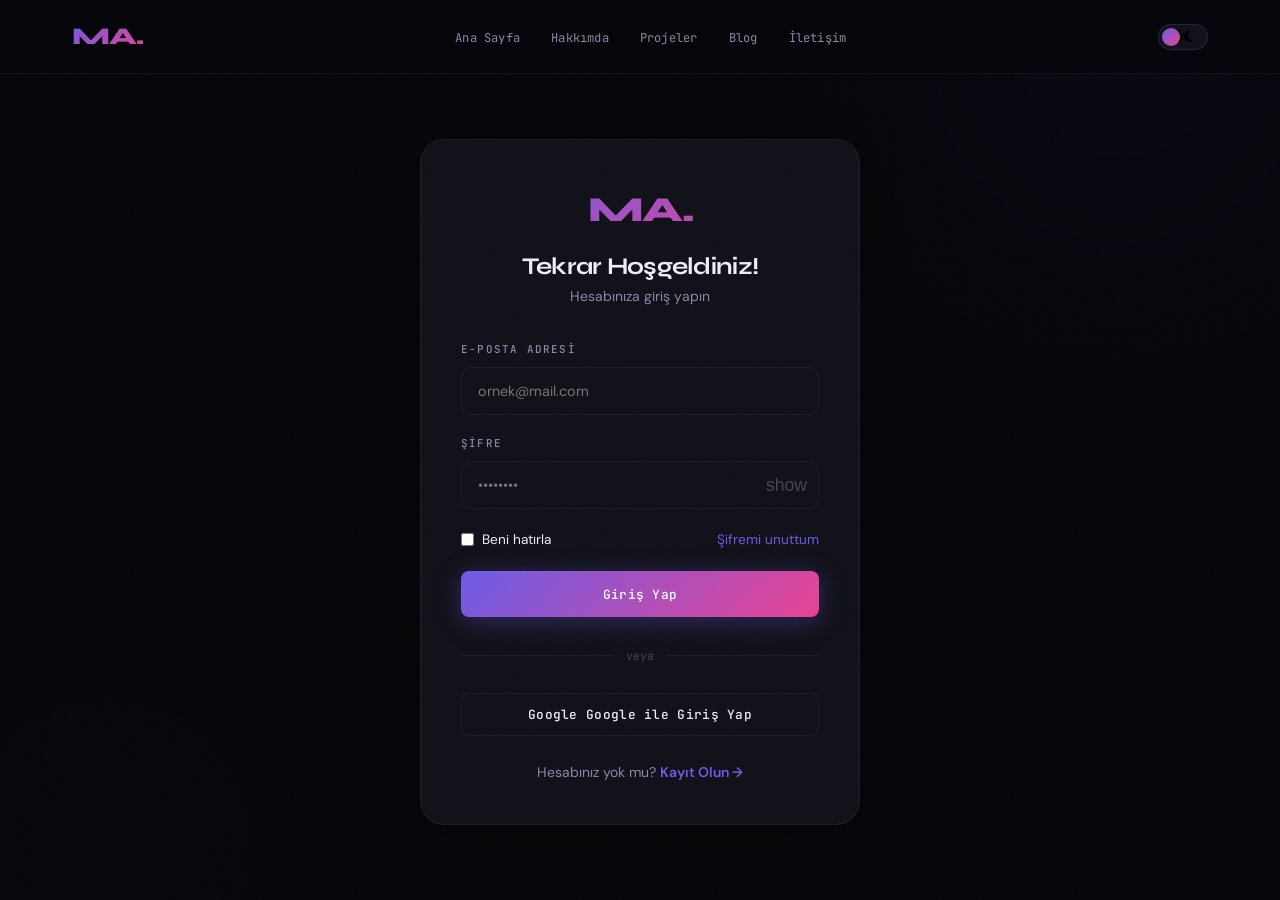
==== commit 53c9e587: "fix(admin): Font Awesome, ikonlar Font Awesome CDN eklendi. Güneş ve ay emojileri Font Awesome ikonl" ====
--- a/admin/admin.php.html
+++ b/admin/admin.php.html
@@ -6,6 +6,7 @@
   <title>Admin Panel – Murat Akıllıca</title>
   <link rel="stylesheet" href="../assets/css/style.css">
   <link rel="stylesheet" href="../assets/css/responsive.css">
+  <link rel="stylesheet" href="https://cdnjs.cloudflare.com/ajax/libs/font-awesome/6.5.0/css/all.min.css">
 </head>
 <body>
 
@@ -20,7 +21,7 @@
       </nav>
       <div class="navbar__actions">
         <button class="theme-toggle" title="Tema değiştir">
-          <span class="icon-sun">☀️</span><span class="icon-moon">🌙</span>
+          <span class="icon-sun"><i class="fa-solid fa-sun"></i></span><span class="icon-moon"><i class="fa-solid fa-moon"></i></span>
         </button>
         <button onclick="Auth.logout()" class="btn btn-outline" style="padding:0.5rem 1rem;font-size:0.82rem;">Çıkış</button>
       </div>
